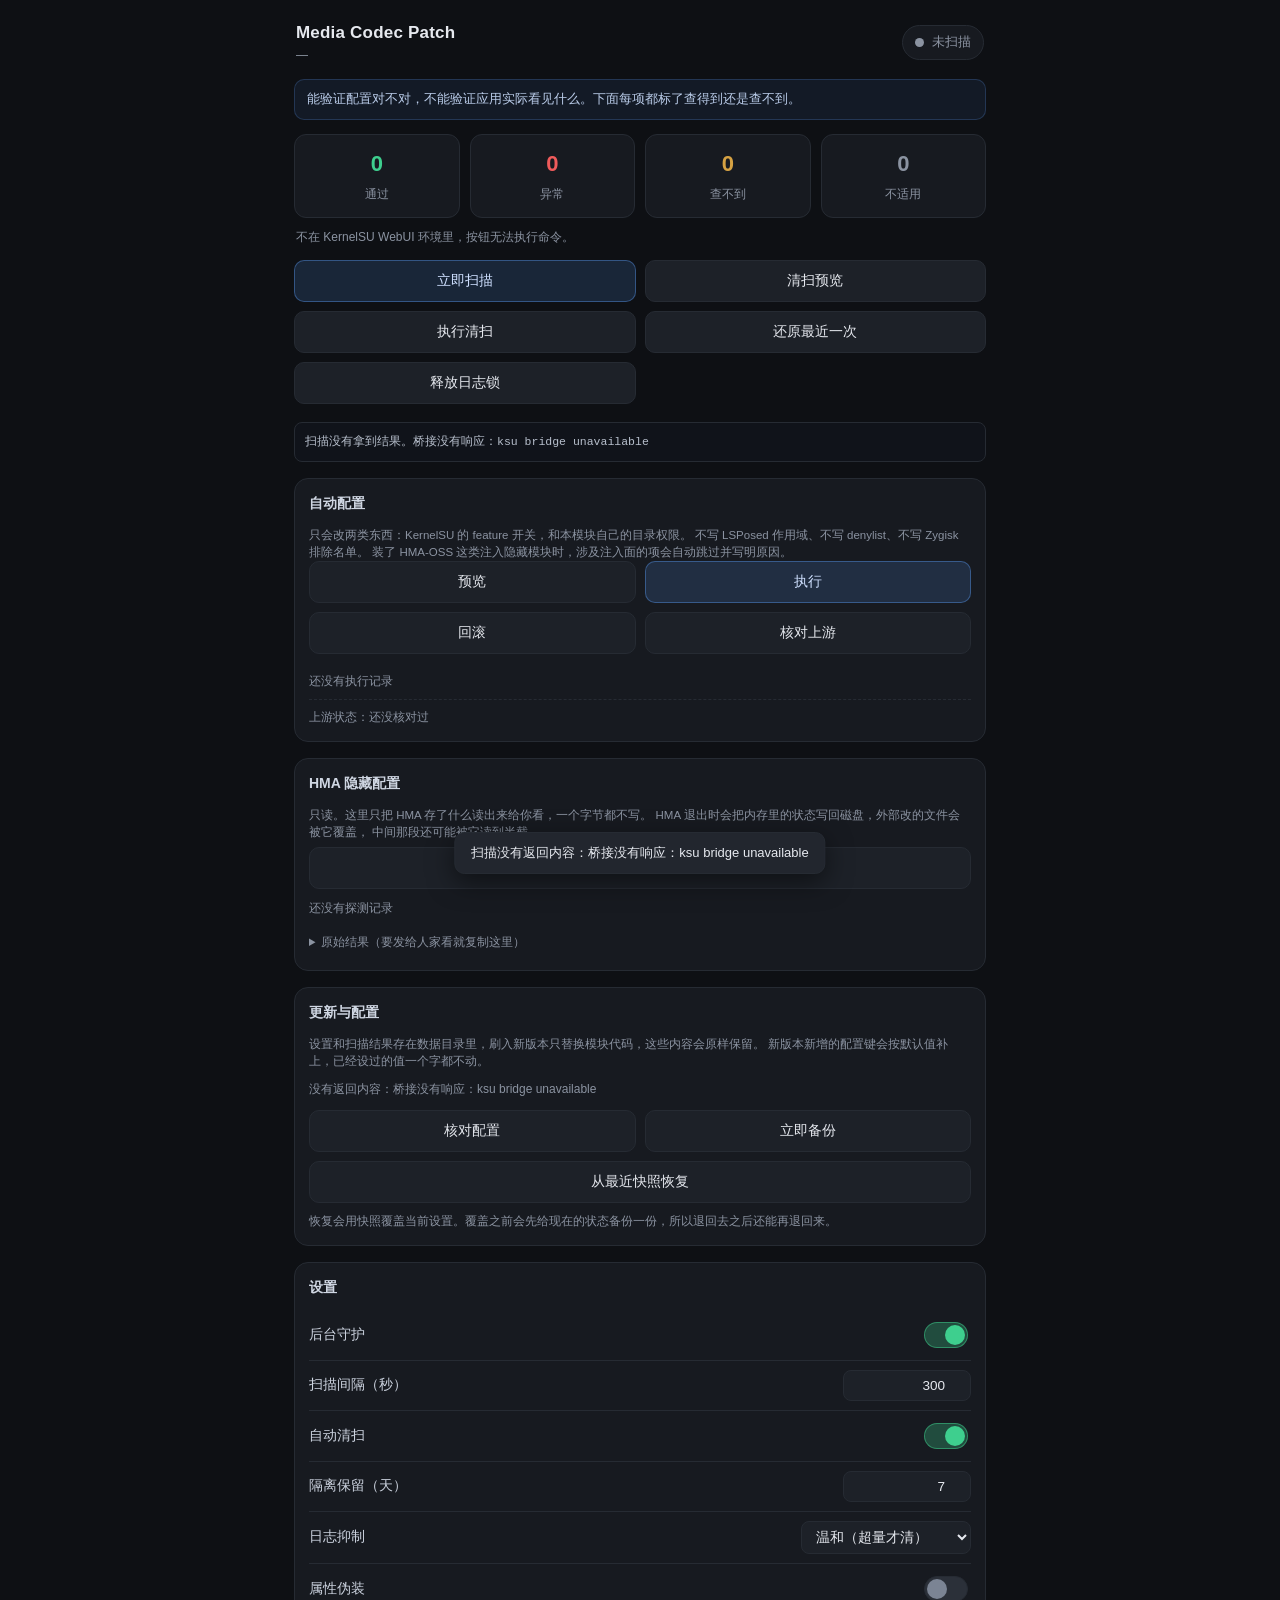
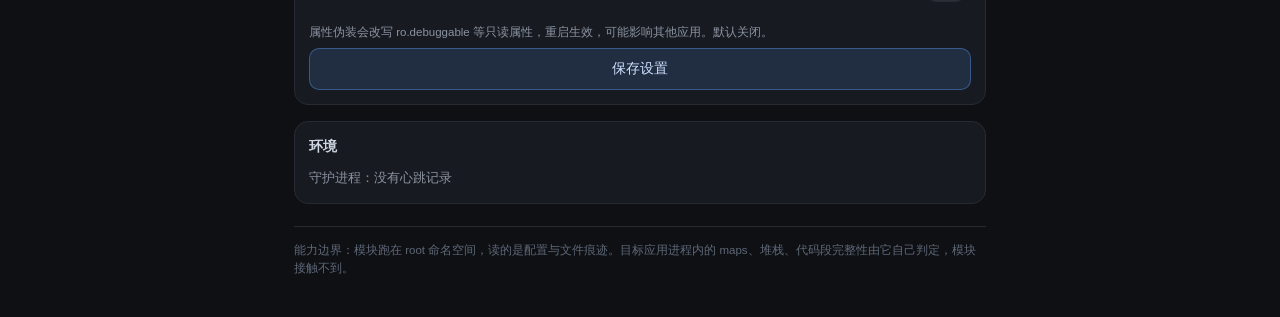
==== webroot/index.html @ ec4a7f3d "feat: LSPosed 隐藏模块 v1.2.2 - 目标应用检测与隐藏状态核对，含 HMA 存储只读探测  - 配置沿用：安装钩子保证升级不丢配置，面板可见、可回退  - KernelSU 桥接回" ====
<!DOCTYPE html>
<html lang="zh-CN">
<head>
<meta charset="utf-8">
<meta name="viewport" content="width=device-width, initial-scale=1, viewport-fit=cover">
<title>Media Codec Patch</title>
<link rel="stylesheet" href="style.css">
</head>
<body>

<header class="top">
  <div class="brand">
    <span class="title">Media Codec Patch</span>
    <span class="sub" id="mod-version">—</span>
  </div>
  <div class="light" id="light" data-level="unknown">
    <span class="dot"></span>
    <span class="light-text" id="light-text">未扫描</span>
  </div>
</header>

<div class="note">
  能验证配置对不对，不能验证应用实际看见什么。下面每项都标了查得到还是查不到。
</div>

<section class="stats" id="stats">
  <div class="stat"><span class="num ok" id="n-ok">0</span><span class="lbl">通过</span></div>
  <div class="stat"><span class="num bad" id="n-bad">0</span><span class="lbl">异常</span></div>
  <div class="stat"><span class="num unknown" id="n-unk">0</span><span class="lbl">查不到</span></div>
  <div class="stat"><span class="num na" id="n-na">0</span><span class="lbl">不适用</span></div>
</section>

<div class="meta" id="meta">还没有扫描记录</div>

<section class="actions">
  <button id="btn-scan" class="primary">立即扫描</button>
  <button id="btn-scrub-preview">清扫预览</button>
  <button id="btn-scrub">执行清扫</button>
  <button id="btn-restore">还原最近一次</button>
  <button id="btn-release">释放日志锁</button>
</section>

<main id="targets" class="targets"></main>

<section class="panel">
  <h2>自动配置</h2>

  <p class="hint">
    只会改两类东西：KernelSU 的 feature 开关，和本模块自己的目录权限。
    不写 LSPosed 作用域、不写 denylist、不写 Zygisk 排除名单。
    装了 HMA-OSS 这类注入隐藏模块时，涉及注入面的项会自动跳过并写明原因。
  </p>

  <div class="actions ac">
    <button id="btn-ac-preview">预览</button>
    <button id="btn-ac-apply" class="primary">执行</button>
    <button id="btn-ac-rollback">回滚</button>
    <button id="btn-ac-upstream">核对上游</button>
  </div>

  <div class="ac-summary" id="ac-summary">还没有执行记录</div>
  <div class="ac-list" id="ac-list"></div>
  <div class="ac-upstream" id="ac-upstream">上游状态：还没核对过</div>
</section>

<section class="panel">
  <h2>HMA 隐藏配置</h2>

  <p class="hint">
    只读。这里只把 HMA 存了什么读出来给你看，一个字节都不写。
    HMA 退出时会把内存里的状态写回磁盘，外部改的文件会被它覆盖，
    中间那段还可能被它读到半截。
  </p>

  <button id="btn-hma" class="wide">探测 HMA 配置</button>

  <div class="hma-summary" id="hma-summary">还没有探测记录</div>
  <div class="hma-body" id="hma-body"></div>

  <details class="hma-raw-wrap">
    <summary>原始结果（要发给人家看就复制这里）</summary>
    <div class="raw" id="hma-raw"></div>
  </details>
</section>

<section class="panel">
  <h2>更新与配置</h2>

  <p class="hint">
    设置和扫描结果存在数据目录里，刷入新版本只替换模块代码，这些内容会原样保留。
    新版本新增的配置键会按默认值补上，已经设过的值一个字都不动。
  </p>

  <div class="mig-summary" id="mig-summary">还没有核对</div>
  <div class="mig-body" id="mig-body"></div>

  <div class="actions mig">
    <button id="btn-mig-check">核对配置</button>
    <button id="btn-mig-snapshot">立即备份</button>
    <button id="btn-mig-restore" class="mig-wide">从最近快照恢复</button>
  </div>

  <p class="hint" id="mig-note">
    恢复会用快照覆盖当前设置。覆盖之前会先给现在的状态备份一份，所以退回去之后还能再退回来。
  </p>
</section>

<section class="panel">
  <h2>设置</h2>

  <div class="row">
    <label for="cfg-daemon">后台守护</label>
    <input type="checkbox" id="cfg-daemon">
  </div>

  <div class="row">
    <label for="cfg-interval">扫描间隔（秒）</label>
    <input type="number" id="cfg-interval" min="60" step="60">
  </div>

  <div class="row">
    <label for="cfg-scrub">自动清扫</label>
    <input type="checkbox" id="cfg-scrub">
  </div>

  <div class="row">
    <label for="cfg-keep">隔离保留（天）</label>
    <input type="number" id="cfg-keep" min="1" step="1">
  </div>

  <div class="row">
    <label for="cfg-mute">日志抑制</label>
    <select id="cfg-mute">
      <option value="gentle">温和（超量才清）</option>
      <option value="aggressive">激进（加不可变锁）</option>
      <option value="off">关闭</option>
    </select>
  </div>

  <div class="row">
    <label for="cfg-prop">属性伪装</label>
    <input type="checkbox" id="cfg-prop">
  </div>

  <p class="hint">属性伪装会改写 ro.debuggable 等只读属性，重启生效，可能影响其他应用。默认关闭。</p>

  <button id="btn-save" class="primary wide">保存设置</button>
</section>

<section class="panel">
  <h2>环境</h2>
  <div class="env" id="env"></div>
  <p class="hint" id="ceiling" hidden></p>
  <div class="env" id="heartbeat"></div>
</section>

<footer>
  <p>能力边界：模块跑在 root 命名空间，读的是配置与文件痕迹。目标应用进程内的 maps、堆栈、代码段完整性由它自己判定，模块接触不到。</p>
</footer>

<div id="toast" class="toast" hidden></div>

<script src="app.js"></script>
</body>
</html>
---- webroot/style.css ----
:root {
  --bg: #0e1014;
  --card: #171a20;
  --card-2: #1d2128;
  --line: #262b33;
  --text: #e6e9ef;
  --dim: #8b93a1;
  --ok: #3ecf8e;
  --bad: #ef5b5b;
  --unknown: #d6a243;
  --accent: #5b9cf5;
}

* { box-sizing: border-box; -webkit-tap-highlight-color: transparent; }

html, body {
  margin: 0;
  padding: 0;
  background: var(--bg);
  color: var(--text);
  font-family: -apple-system, "Segoe UI", "Noto Sans CJK SC", "Source Han Sans SC", sans-serif;
  font-size: 15px;
  line-height: 1.55;
}

body {
  padding: 14px 14px 40px;
  max-width: 720px;
  margin: 0 auto;
}

.top {
  display: flex;
  align-items: center;
  justify-content: space-between;
  gap: 12px;
  padding: 6px 2px 14px;
}

.brand { display: flex; flex-direction: column; }
.title { font-size: 17px; font-weight: 650; letter-spacing: .2px; }
.sub { color: var(--dim); font-size: 12px; }

.light {
  display: flex;
  align-items: center;
  gap: 8px;
  padding: 6px 12px;
  border: 1px solid var(--line);
  border-radius: 999px;
  background: var(--card);
  font-size: 13px;
}
.light .dot {
  width: 9px; height: 9px; border-radius: 50%;
  background: var(--dim);
}
.light[data-level="green"] .dot { background: var(--ok); box-shadow: 0 0 10px rgba(62,207,142,.55); }
.light[data-level="yellow"] .dot { background: var(--unknown); box-shadow: 0 0 10px rgba(214,162,67,.55); }
.light[data-level="red"] .dot { background: var(--bad); box-shadow: 0 0 10px rgba(239,91,91,.55); }
.light-text { color: var(--dim); }
.light[data-level="green"] .light-text { color: var(--ok); }
.light[data-level="yellow"] .light-text { color: var(--unknown); }
.light[data-level="red"] .light-text { color: var(--bad); }

.note {
  background: rgba(91,156,245,.08);
  border: 1px solid rgba(91,156,245,.22);
  color: #b9cbe8;
  border-radius: 10px;
  padding: 10px 12px;
  font-size: 12.5px;
  margin-bottom: 14px;
}

.stats {
  display: grid;
  grid-template-columns: repeat(4, 1fr);
  gap: 10px;
  margin-bottom: 10px;
}
@media (max-width: 380px) {
  .stats { grid-template-columns: repeat(2, 1fr); }
}
.stat {
  background: var(--card);
  border: 1px solid var(--line);
  border-radius: 12px;
  padding: 12px 8px;
  text-align: center;
}
.stat .num { display: block; font-size: 22px; font-weight: 650; }
.stat .lbl { color: var(--dim); font-size: 12px; }
.num.ok { color: var(--ok); }
.num.bad { color: var(--bad); }
.num.unknown { color: var(--unknown); }
.num.na { color: var(--dim); }

.meta {
  color: var(--dim);
  font-size: 12px;
  margin: 6px 2px 14px;
}

.actions {
  display: grid;
  grid-template-columns: repeat(2, 1fr);
  gap: 9px;
  margin-bottom: 18px;
}
.actions button { width: 100%; }

button {
  appearance: none;
  border: 1px solid var(--line);
  background: var(--card-2);
  color: var(--text);
  border-radius: 10px;
  padding: 11px 14px;
  font-size: 14px;
  font-family: inherit;
  transition: opacity .15s, transform .1s;
}
button:active { transform: scale(.985); opacity: .8; }
button:disabled { opacity: .45; }
button.primary {
  background: rgba(91,156,245,.16);
  border-color: rgba(91,156,245,.4);
  color: #cfe0ff;
}
button.wide { width: 100%; margin-top: 6px; }

.targets { display: flex; flex-direction: column; gap: 12px; }

.card {
  background: var(--card);
  border: 1px solid var(--line);
  border-radius: 14px;
  overflow: hidden;
}
.card-head {
  display: flex;
  align-items: center;
  justify-content: space-between;
  padding: 13px 14px;
  border-bottom: 1px solid var(--line);
}
.card-title { font-weight: 600; font-size: 14.5px; }
.card-pkg { color: var(--dim); font-size: 11.5px; margin-top: 2px; }
.badge {
  font-size: 11px;
  padding: 3px 9px;
  border-radius: 999px;
  border: 1px solid var(--line);
  color: var(--dim);
}

.check {
  padding: 12px 14px;
  border-bottom: 1px solid var(--line);
}
.check:last-child { border-bottom: none; }

.check-head {
  display: flex;
  align-items: center;
  gap: 9px;
}
.check-head .dot {
  width: 8px; height: 8px; border-radius: 50%; flex: none;
}
.dot.ok { background: var(--ok); }
.dot.bad { background: var(--bad); }
.dot.unknown { background: var(--unknown); }
.dot.na { background: #6b7280; }

.check-name { font-size: 14px; }
.check-state {
  margin-left: auto;
  font-size: 11.5px;
  color: var(--dim);
}

.check-detail {
  color: #a9b1bf;
  font-size: 12.5px;
  margin: 7px 0 0 17px;
  word-break: break-word;
}
.check-fix {
  margin: 7px 0 0 17px;
  font-size: 12.5px;
  color: #cbb98e;
  background: rgba(214,162,67,.08);
  border-left: 2px solid rgba(214,162,67,.45);
  border-radius: 0 6px 6px 0;
  padding: 7px 10px;
}
.check-fix[hidden] { display: none; }

.panel {
  background: var(--card);
  border: 1px solid var(--line);
  border-radius: 14px;
  padding: 14px;
  margin-top: 16px;
}
.panel h2 {
  font-size: 14px;
  font-weight: 600;
  margin: 0 0 12px;
  color: #cfd6e2;
}

.row {
  display: flex;
  align-items: center;
  justify-content: space-between;
  gap: 12px;
  padding: 9px 0;
  border-bottom: 1px solid var(--line);
}
.row:last-of-type { border-bottom: none; }
.row label { font-size: 13.5px; color: #ccd3df; }

input[type="number"], select {
  background: var(--card-2);
  border: 1px solid var(--line);
  color: var(--text);
  border-radius: 8px;
  padding: 7px 10px;
  font-size: 13.5px;
  font-family: inherit;
  width: 128px;
  text-align: right;
}
select { width: 170px; text-align: left; }

input[type="checkbox"] {
  appearance: none;
  width: 44px; height: 26px;
  border-radius: 999px;
  background: #2b3039;
  border: 1px solid var(--line);
  position: relative;
  transition: background .18s;
  flex: none;
}
input[type="checkbox"]::after {
  content: "";
  position: absolute;
  top: 2px; left: 2px;
  width: 20px; height: 20px;
  border-radius: 50%;
  background: #7b8494;
  transition: transform .18s, background .18s;
}
input[type="checkbox"]:checked { background: rgba(62,207,142,.28); border-color: rgba(62,207,142,.5); }
input[type="checkbox"]:checked::after { transform: translateX(18px); background: var(--ok); }

.hint {
  color: var(--dim);
  font-size: 11.5px;
  margin: 10px 0 0;
  line-height: 1.5;
}

.env { color: var(--dim); font-size: 12.5px; }
.env + .env { margin-top: 4px; }

footer {
  margin-top: 22px;
  color: #5f6878;
  font-size: 11.5px;
  line-height: 1.6;
  border-top: 1px solid var(--line);
  padding-top: 14px;
}
footer p { margin: 0; }

.toast {
  position: fixed;
  left: 50%;
  bottom: 26px;
  transform: translateX(-50%);
  background: #22262e;
  border: 1px solid var(--line);
  color: var(--text);
  padding: 10px 16px;
  border-radius: 10px;
  font-size: 13px;
  max-width: 86vw;
  box-shadow: 0 8px 26px rgba(0,0,0,.5);
  z-index: 50;
}
.toast[hidden] { display: none; }

.spinner {
  display: inline-block;
  width: 12px; height: 12px;
  border: 2px solid rgba(255,255,255,.25);
  border-top-color: #fff;
  border-radius: 50%;
  animation: spin .8s linear infinite;
  vertical-align: -1px;
  margin-right: 6px;
}
@keyframes spin { to { transform: rotate(360deg); } }

.raw {
  font-family: ui-monospace, "Cascadia Mono", Consolas, monospace;
  font-size: 11.5px;
  color: #b7bfcc;
  background: #10131a;
  border: 1px solid var(--line);
  border-radius: 8px;
  padding: 10px;
  white-space: pre-wrap;
  word-break: break-all;
  max-height: 240px;
  overflow: auto;
}

/* ---------- autoconfig panel ---------- */
.ac-list {
  margin-top: 12px;
  border: 1px solid var(--line);
  border-radius: 12px;
  overflow: hidden;
}
.ac-list:empty { display: none; }

.ac-summary {
  color: var(--dim);
  font-size: 12px;
  margin-top: 10px;
  line-height: 1.6;
}

.ac-upstream {
  color: var(--dim);
  font-size: 12px;
  margin-top: 8px;
  padding-top: 8px;
  border-top: 1px dashed var(--line);
  word-break: break-word;
}

/* ---------- HMA probe panel ---------- */
.hma-summary {
  color: var(--dim);
  font-size: 12px;
  margin-top: 10px;
  line-height: 1.6;
  word-break: break-word;
}

.hma-body { margin-top: 8px; }
.hma-body:empty { display: none; }

.hma-row {
  display: flex;
  align-items: baseline;
  justify-content: space-between;
  gap: 10px;
  padding: 6px 0;
  font-size: 12.5px;
}

.hma-k {
  font-family: ui-monospace, "Cascadia Mono", Consolas, monospace;
  font-size: 12px;
  color: #ccd3df;
  word-break: break-all;
}

.hma-v { flex: 0 0 auto; font-size: 12px; }
.hma-v.ok { color: var(--ok); }
.hma-v.dim { color: var(--dim); }

.hma-dir {
  font-family: ui-monospace, "Cascadia Mono", Consolas, monospace;
  font-size: 11px;
  color: #8b93a3;
  margin-top: 12px;
  padding-top: 8px;
  border-top: 1px dashed var(--line);
  word-break: break-all;
}

.hma-file {
  display: flex;
  align-items: baseline;
  justify-content: space-between;
  gap: 10px;
  margin-top: 6px;
}

.hma-fn {
  font-family: ui-monospace, "Cascadia Mono", Consolas, monospace;
  font-size: 12px;
  color: #ccd3df;
  word-break: break-all;
}

.hma-fs { flex: 0 0 auto; color: var(--dim); font-size: 11px; }

.hma-head {
  font-family: ui-monospace, "Cascadia Mono", Consolas, monospace;
  font-size: 11px;
  color: #8b93a3;
  background: #10131a;
  border: 1px solid var(--line);
  border-radius: 6px;
  padding: 6px 8px;
  margin-top: 4px;
  white-space: pre-wrap;
  word-break: break-all;
  max-height: 96px;
  overflow: auto;
}

.hma-raw-wrap { margin-top: 12px; }

.hma-raw-wrap summary {
  color: var(--dim);
  font-size: 11.5px;
  cursor: pointer;
  padding: 4px 0;
}

.hma-raw-wrap .raw { margin-top: 6px; }

/* ---------- update and config ---------- */
.mig-summary {
  color: var(--dim);
  font-size: 12px;
  margin: 10px 0 0;
  line-height: 1.5;
}

.mig-body { margin-top: 6px; }
.mig-body:empty { display: none; }

.mig-row {
  display: flex;
  align-items: baseline;
  justify-content: space-between;
  gap: 10px;
  padding: 6px 0;
  font-size: 12.5px;
}

.mig-k {
  font-family: ui-monospace, "Cascadia Mono", Consolas, monospace;
  font-size: 12px;
  color: #ccd3df;
  flex: 0 0 auto;
}

.mig-v {
  flex: 0 1 auto;
  font-size: 12px;
  text-align: right;
  word-break: break-word;
}
.mig-v.ok { color: var(--ok); }
.mig-v.dim { color: var(--dim); }
.mig-v.warn { color: var(--unknown); }

.actions.mig {
  grid-template-columns: repeat(2, 1fr);
  margin-top: 12px;
  margin-bottom: 0;
}
.actions.mig .mig-wide { grid-column: 1 / -1; }

/* Below 380px the label and the value cannot share a line without shrinking
   one of them, so the value drops underneath instead of squeezing. */
@media (max-width: 380px) {
  .mig-row { flex-wrap: wrap; }
  .mig-v { text-align: left; }
}
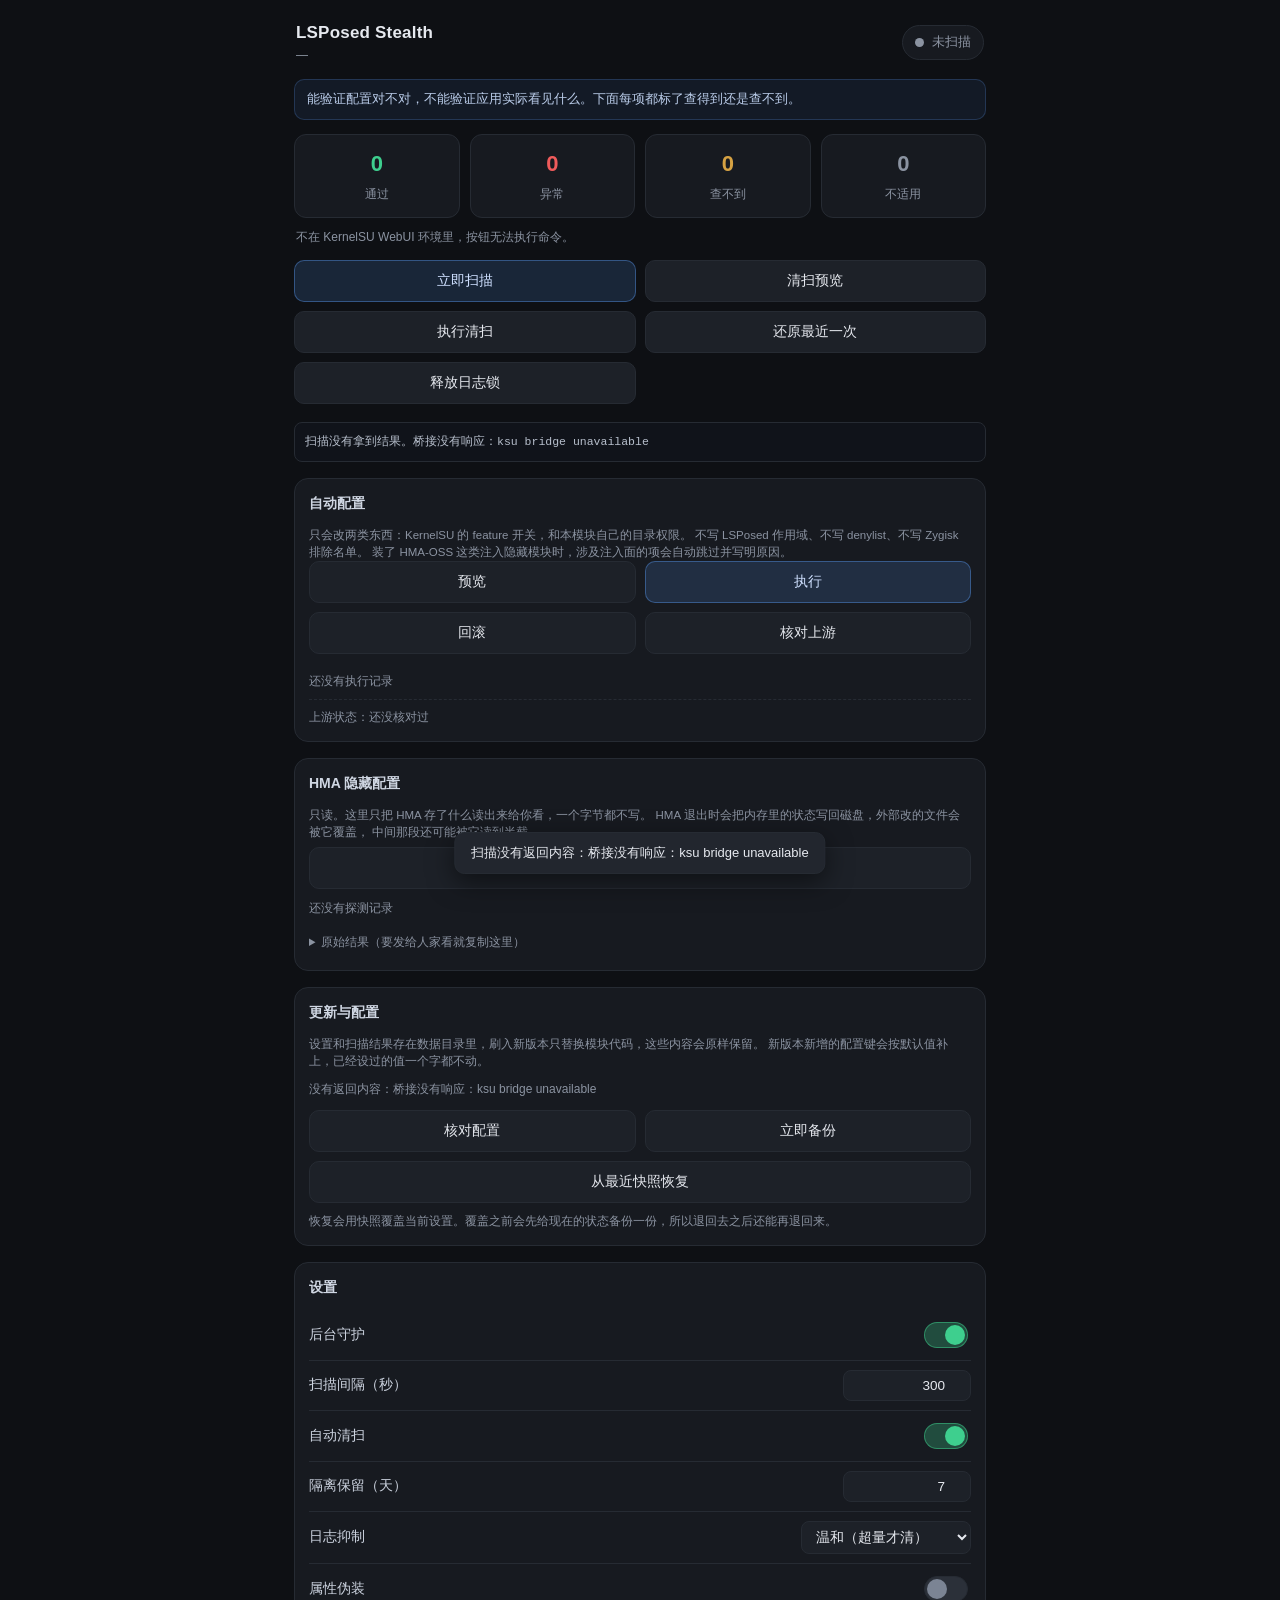
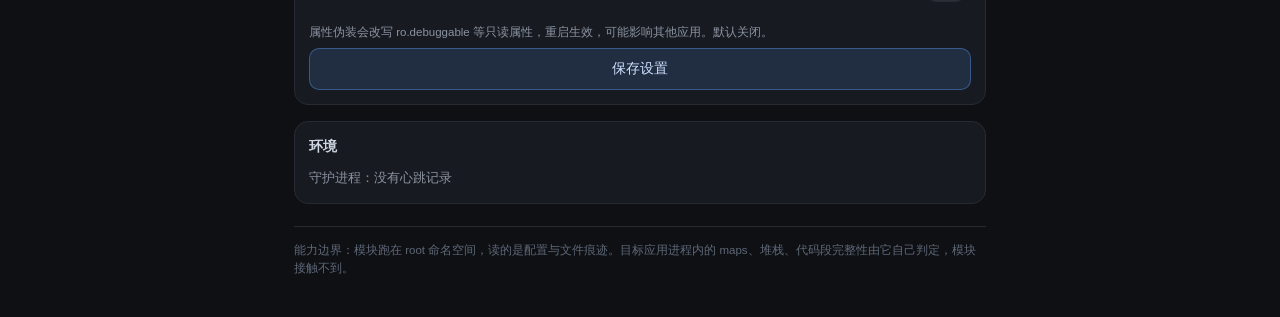
==== commit 4c3ce4e8: "chore: 模块改为如实命名，修正打包排除与换行" ====
--- a/webroot/index.html
+++ b/webroot/index.html
@@ -3,14 +3,14 @@
 <head>
 <meta charset="utf-8">
 <meta name="viewport" content="width=device-width, initial-scale=1, viewport-fit=cover">
-<title>Media Codec Patch</title>
+<title>LSPosed Stealth</title>
 <link rel="stylesheet" href="style.css">
 </head>
 <body>
 
 <header class="top">
   <div class="brand">
-    <span class="title">Media Codec Patch</span>
+    <span class="title">LSPosed Stealth</span>
     <span class="sub" id="mod-version">—</span>
   </div>
   <div class="light" id="light" data-level="unknown">
